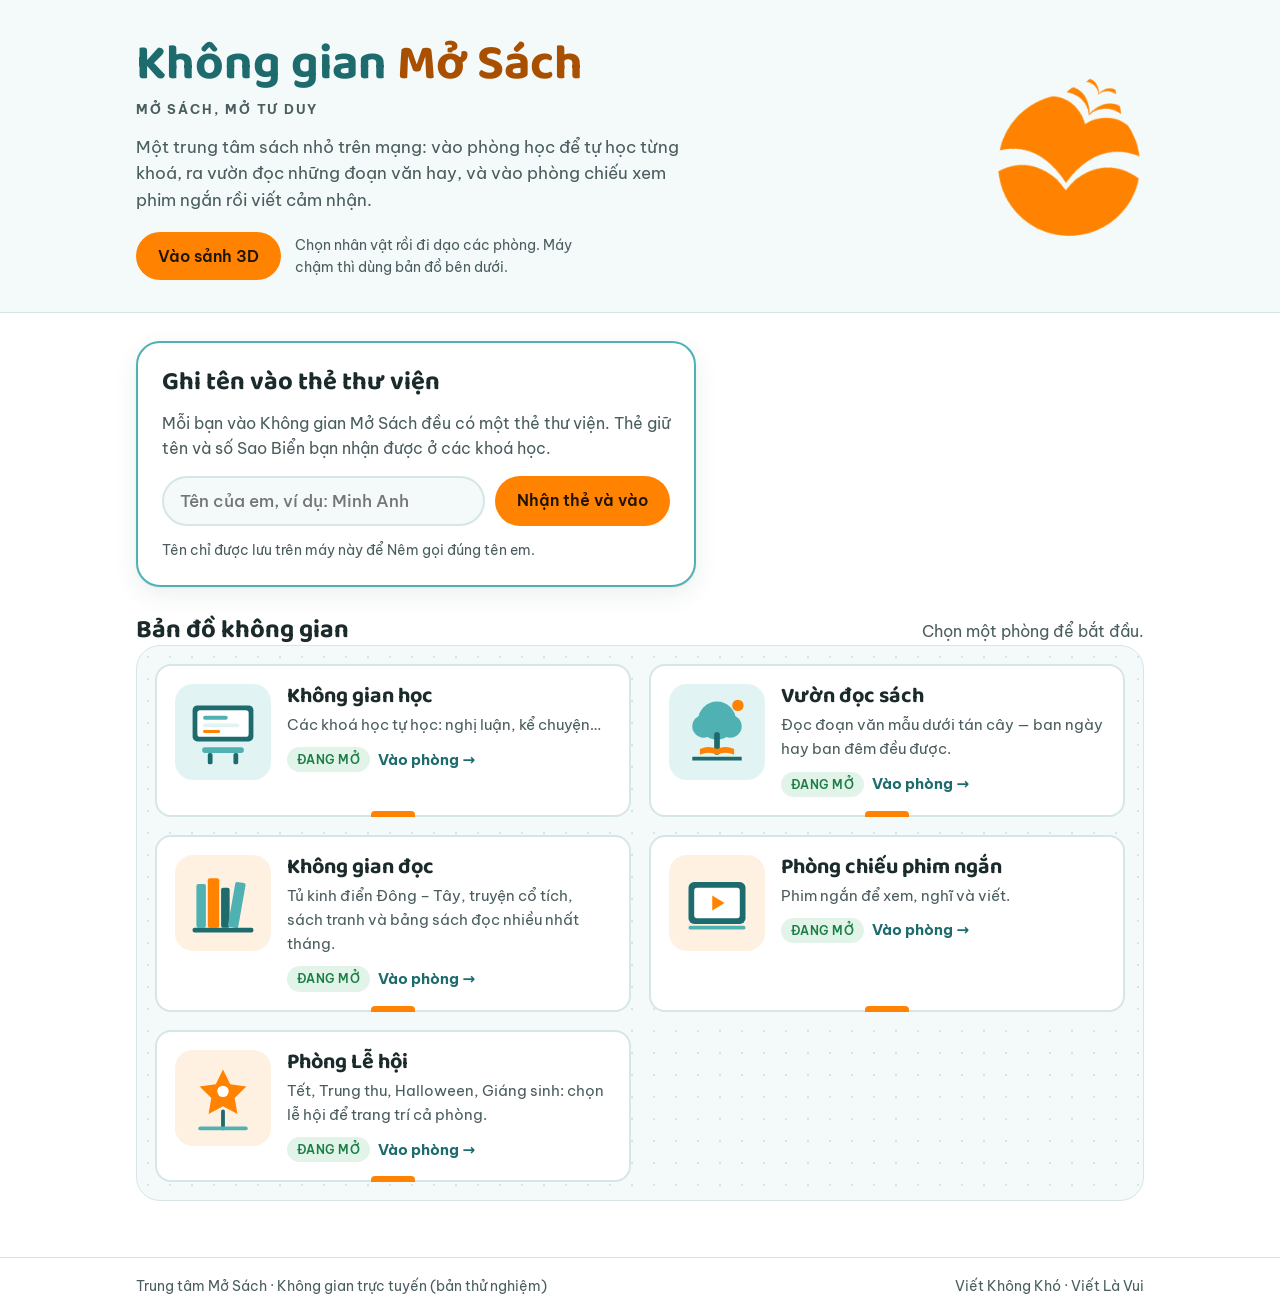
==== index.html @ 6d41f3e5 "Không gian Mở Sách: bản 2D, sảnh 3D và Khoá 1 Nghị luận - Bản đồ 2D (index.html), Không gian học, Vư" ====
<!doctype html>
<html lang="vi">
<head>
<meta charset="utf-8">
<meta name="viewport" content="width=device-width, initial-scale=1, viewport-fit=cover">
<title>Không gian Mở Sách</title>
<meta name="claude:viewport-fit-sides" content="cover">
<link rel="preconnect" href="https://fonts.googleapis.com">
<link rel="preconnect" href="https://fonts.gstatic.com" crossorigin>
<link rel="stylesheet" href="https://fonts.googleapis.com/css2?family=Baloo+2:wght@600;700;800&family=Be+Vietnam+Pro:wght@400;500;600;700&display=swap">
<link rel="stylesheet" href="assets/ms.css">
<style>
  /* Trang chủ: cổng vào (ghi tên) + bản đồ các không gian */
  .hero { background: var(--paper-2); border-bottom: 1px solid var(--line); }
  .hero .wrap { display: grid; grid-template-columns: minmax(0, 1fr) auto; gap: 24px; align-items: center; padding-block: 36px 32px; }
  .hero h1 { font-size: clamp(2rem, 5vw, 3.1rem); color: var(--teal-ink); }
  .hero h1 span { color: var(--orange-ink); }
  .hero .tag { margin-top: 6px; font-size: .8rem; font-weight: 700; letter-spacing: .14em; text-transform: uppercase; color: var(--ink-2); }
  .hero .lead { margin-top: 14px; max-width: 52ch; color: var(--ink-2); font-size: 1.05rem; }
  .hero .mark { width: clamp(96px, 16vw, 150px); height: auto; }

  main .wrap { padding-block: 28px 56px; display: grid; gap: 28px; }

  /* Cổng vào */
  .gate { background: var(--paper); border: 2px solid var(--teal); border-radius: var(--r-lg); padding: 24px; display: grid; gap: 14px; max-width: 560px; box-shadow: var(--shadow); }
  .gate h2 { font-size: 1.6rem; }
  .gate p { color: var(--ink-2); }
  .gate form { display: flex; gap: 10px; flex-wrap: wrap; }
  .gate input { flex: 1 1 220px; min-width: 0; min-height: 50px; padding: 10px 16px; border-radius: 999px; border: 2px solid var(--line); background: var(--paper-2); color: var(--ink); font: 500 1.05rem var(--font-body); }
  .gate input:focus { border-color: var(--teal); outline: none; }
  .gate .hint { font-size: .85rem; }

  /* Thẻ thư viện */
  .card-row { display: grid; grid-template-columns: minmax(0, 1fr) auto; gap: 16px; align-items: end; }
  .libcard {
    position: relative; overflow: hidden;
    display: grid; grid-template-columns: auto minmax(0, 1fr); gap: 4px 16px; align-items: center;
    background: var(--teal-ink); color: var(--paper);
    border-radius: var(--r-md); padding: 18px 20px; max-width: 520px;
  }
  .libcard { color: var(--btn-fg); background: var(--btn-bg); }
  .libcard::after { content: ""; position: absolute; right: -36px; top: -36px; width: 84px; height: 84px; border-radius: 50%; background: var(--orange); opacity: .9; }
  .libcard .avatar { grid-row: span 3; width: 56px; height: 56px; border-radius: 50%; display: grid; place-items: center; background: var(--orange); color: var(--cta-fg); font: 800 1.6rem var(--font-display); z-index: 1; }
  .libcard .lbl { font-size: .7rem; letter-spacing: .12em; text-transform: uppercase; opacity: .8; z-index: 1; }
  .libcard .nm { font: 700 1.5rem/1.1 var(--font-display); z-index: 1; overflow-wrap: anywhere; }
  .libcard .meta { display: flex; gap: 14px; flex-wrap: wrap; font-size: .85rem; z-index: 1; font-variant-numeric: tabular-nums; }
  .libcard .stars-total { display: inline-flex; align-items: center; gap: 6px; }
  .libcard .stars-total svg { width: 18px; height: 18px; }
  .libcard .stars-total path { fill: var(--orange); }
  .linkbtn { background: none; border: 0; color: var(--ink-2); font: 500 .9rem var(--font-body); text-decoration: underline; cursor: pointer; padding: 6px; }

  /* Bản đồ */
  .map-head { display: flex; align-items: baseline; justify-content: space-between; gap: 12px; flex-wrap: wrap; }
  .map-head h2 { font-size: 1.6rem; }
  .map-head p { color: var(--ink-2); }
  .map {
    background: var(--paper-2);
    background-image: radial-gradient(var(--line) 1.2px, transparent 1.2px);
    background-size: 22px 22px;
    border: 1px solid var(--line); border-radius: var(--r-lg);
    padding: 18px; display: grid; grid-template-columns: repeat(2, minmax(0, 1fr)); gap: 18px;
  }
  .room {
    position: relative; display: grid; grid-template-columns: 96px minmax(0, 1fr); gap: 16px; align-items: start;
    background: var(--paper); border: 2px solid var(--line); border-radius: var(--r-md);
    padding: 18px; text-decoration: none; color: var(--ink);
    transition: transform .15s ease, border-color .15s ease, box-shadow .15s ease;
  }
  .room.open:hover { transform: translateY(-3px); border-color: var(--teal); box-shadow: var(--shadow); }
  .room.soon { cursor: pointer; }
  .room.soon .art { filter: grayscale(.8); opacity: .6; }
  .room .art { width: 96px; height: 96px; border-radius: 18px; display: grid; place-items: center; }
  .room .art svg { width: 76px; height: 76px; }
  .room h3 { font-size: 1.35rem; }
  .room p { color: var(--ink-2); font-size: .95rem; margin-top: 4px; }
  .room .foot { margin-top: 10px; display: flex; gap: 8px; align-items: center; flex-wrap: wrap; }
  .room .go { font-weight: 700; color: var(--teal-ink); font-size: .95rem; }
  .room .door { position: absolute; left: 50%; bottom: -2px; width: 44px; height: 6px; margin-left: -22px; background: var(--paper-2); border-radius: 4px 4px 0 0; }
  .room.open .door { background: var(--orange); }

  .fill-teal { fill: var(--teal); } .fill-orange { fill: var(--orange); } .fill-ink { fill: var(--teal-ink); } .fill-paper { fill: var(--paper); } .fill-soft { fill: var(--teal-soft); } .fill-osoft { fill: var(--orange-soft); }
  .bg-teal { background: var(--teal-soft); } .bg-orange { background: var(--orange-soft); }

  footer { border-top: 1px solid var(--line); color: var(--ink-2); font-size: .85rem; }
  footer .wrap { padding-block: 18px; display: flex; gap: 12px; justify-content: space-between; flex-wrap: wrap; }

  @media (max-width: 720px) {
    .map { grid-template-columns: minmax(0, 1fr); padding: 12px; gap: 12px; }
    .hero .wrap { grid-template-columns: minmax(0, 1fr); }
    .hero .mark { display: none; }
    .card-row { grid-template-columns: minmax(0, 1fr); }
  }
  @media (max-width: 420px) {
    .room { grid-template-columns: 64px minmax(0, 1fr); padding: 14px; }
    .room .art { width: 64px; height: 64px; border-radius: 14px; }
    .room .art svg { width: 50px; height: 50px; }
  }
  /* [3D] nút vào sảnh 3D (chat 3D thêm 16/10/2026) */
  .go3d { margin-top: 18px; display: flex; flex-wrap: wrap; align-items: center; gap: 10px 14px; }
  .go3d small { color: var(--ink-2); font-size: .88rem; max-width: 34ch; }
</style>
</head>
<body>

<header class="hero">
  <div class="wrap">
    <div>
      <h1>Không gian <span>Mở Sách</span></h1>
      <p class="tag">Mở sách, mở tư duy</p>
      <p class="lead">Một trung tâm sách nhỏ trên mạng: vào phòng học để tự học từng khoá, ra vườn đọc những đoạn văn hay, và vào phòng chiếu xem phim ngắn rồi viết cảm nhận.</p>
      <p class="go3d"><a class="btn cta" href="play.html">Vào sảnh 3D</a><small>Chọn nhân vật rồi đi dạo các phòng. Máy chậm thì dùng bản đồ bên dưới.</small></p>
    </div>
    <img class="mark" src="assets/logo-mark.png" alt="Logo Mở Sách">
  </div>
</header>

<main>
  <div class="wrap">

    <section class="gate" id="gate" hidden aria-labelledby="gate-title">
      <h2 id="gate-title">Ghi tên vào thẻ thư viện</h2>
      <p>Mỗi bạn vào Không gian Mở Sách đều có một thẻ thư viện. Thẻ giữ tên và số Sao Biển bạn nhận được ở các khoá học.</p>
      <form id="gate-form">
        <label class="sr-only" for="name-input">Tên của em</label>
        <input id="name-input" name="name" autocomplete="given-name" placeholder="Tên của em, ví dụ: Minh Anh" maxlength="30" required>
        <button class="btn cta" type="submit">Nhận thẻ và vào</button>
      </form>
      <p class="hint">Tên chỉ được lưu trên máy này để Nêm gọi đúng tên em.</p>
    </section>

    <section id="welcome" hidden>
      <div class="card-row">
        <div class="libcard" aria-label="Thẻ thư viện">
          <div class="avatar" id="card-initial">M</div>
          <div class="lbl">Thẻ thư viện Mở Sách</div>
          <div class="nm" id="card-name">—</div>
          <div class="meta"><span id="card-no">MS-0000</span><span class="stars-total"><svg viewBox="0 0 24 24" aria-hidden="true"><path id="star-path"/></svg><span id="card-stars">0</span> sao biển</span></div>
        </div>
        <button class="linkbtn" id="change-name" type="button">Không phải em? Đổi tên</button>
      </div>
    </section>

    <section aria-labelledby="map-title">
      <div class="map-head">
        <h2 id="map-title">Bản đồ không gian</h2>
        <p>Chọn một phòng để bắt đầu.</p>
      </div>
      <div class="map" id="map"></div>
    </section>

  </div>
</main>

<footer>
  <div class="wrap">
    <span>Trung tâm Mở Sách · Không gian trực tuyến (bản thử nghiệm)</span>
    <span>Viết Không Khó · Viết Là Vui</span>
  </div>
</footer>

<script src="assets/ms.js"></script>
<script>
(function () {
  var ART = {
    hoc: '<svg viewBox="0 0 80 80" aria-hidden="true"><rect x="8" y="12" width="64" height="38" rx="5" class="fill-ink"/><rect x="13" y="17" width="54" height="28" rx="3" class="fill-paper"/><rect x="19" y="23" width="26" height="4" rx="2" class="fill-teal"/><rect x="19" y="31" width="38" height="4" rx="2" class="fill-soft"/><rect x="19" y="38" width="18" height="3" rx="1.5" class="fill-orange"/><rect x="18" y="56" width="44" height="6" rx="3" class="fill-teal"/><rect x="24" y="62" width="5" height="12" rx="2" class="fill-ink"/><rect x="51" y="62" width="5" height="12" rx="2" class="fill-ink"/></svg>',
    vuon: '<svg viewBox="0 0 80 80" aria-hidden="true"><circle cx="40" cy="28" r="20" class="fill-teal"/><circle cx="26" cy="34" r="12" class="fill-teal"/><circle cx="54" cy="34" r="12" class="fill-teal"/><rect x="37" y="40" width="6" height="24" rx="3" class="fill-ink"/><path d="M14 66h52v4H14z" class="fill-ink"/><path d="M22 58c6-3 12-3 18 0 6-3 12-3 18 0v6c-6-3-12-3-18 0-6-3-12-3-18 0z" class="fill-orange"/><circle cx="62" cy="12" r="6" class="fill-orange"/></svg>',
    doc: '<svg viewBox="0 0 80 80" aria-hidden="true"><rect x="12" y="20" width="10" height="46" rx="2" class="fill-teal"/><rect x="24" y="14" width="12" height="52" rx="2" class="fill-orange"/><rect x="38" y="24" width="9" height="42" rx="2" class="fill-ink"/><rect x="49" y="18" width="11" height="48" rx="2" transform="rotate(10 54 42)" class="fill-teal"/><rect x="8" y="66" width="64" height="5" rx="2" class="fill-ink"/></svg>',
    phim: '<svg viewBox="0 0 80 80" aria-hidden="true"><rect x="10" y="18" width="60" height="44" rx="6" class="fill-ink"/><rect x="16" y="24" width="48" height="32" rx="3" class="fill-paper"/><path d="M35 32v16l13-8z" class="fill-orange"/><rect x="10" y="64" width="60" height="4" rx="2" class="fill-teal"/></svg>'
  };
  // [3D] hình cho Phòng Lễ hội (đèn ông sao), thêm 16/10/2026
  ART["le-hoi"] = '<svg viewBox="0 0 80 80" aria-hidden="true"><path d="M40 10l7.6 15.4 17 2.5-12.3 12 2.9 16.9L40 48.8l-15.2 8 2.9-16.9-12.3-12 17-2.5z" class="fill-orange"/><circle cx="40" cy="33" r="6" class="fill-paper"/><rect x="38" y="52" width="4" height="22" rx="2" class="fill-ink"/><rect x="14" y="70" width="52" height="4" rx="2" class="fill-teal"/></svg>';
  var TINT = { hoc: "bg-teal", vuon: "bg-teal", doc: "bg-orange", phim: "bg-orange", "le-hoi": "bg-orange" };

  document.getElementById("star-path").setAttribute("d", MS.STAR_PATH);

  var map = document.getElementById("map");
  map.innerHTML = MS.ZONES.map(function (z) {
    var open = z.status === "open";
    var tag = open ? 'a href="' + z.url + '"' : 'button type="button" data-soon="' + MS.esc(z.name) + '"';
    var end = open ? "a" : "button";
    return "<" + tag + ' class="room ' + (open ? "open" : "soon") + '" style="font:inherit;text-align:left;width:100%">' +
      '<div class="art ' + TINT[z.id] + '">' + ART[z.id] + "</div>" +
      "<div><h3>" + MS.esc(z.name) + "</h3><p>" + MS.esc(z.desc) + "</p>" +
      '<div class="foot">' + (open ? '<span class="chip open">Đang mở</span><span class="go">Vào phòng →</span>' : '<span class="chip soon">Sắp mở</span>') + "</div></div>" +
      '<span class="door" aria-hidden="true"></span></' + end + ">";
  }).join("");
  map.addEventListener("click", function (e) {
    var b = e.target.closest("[data-soon]");
    if (b) MS.toast(b.getAttribute("data-soon") + " đang được xây. Hẹn em sớm nhé!");
  });

  function render() {
    var name = MS.getName();
    document.getElementById("gate").hidden = !!name;
    document.getElementById("welcome").hidden = !name;
    if (name) {
      var c = MS.getCard();
      document.getElementById("card-name").textContent = c.name;
      document.getElementById("card-initial").textContent = c.name.charAt(0).toUpperCase();
      document.getElementById("card-no").textContent = "Số thẻ " + c.cardNo;
      document.getElementById("card-stars").textContent = MS.totalStars();
    }
  }
  document.getElementById("gate-form").addEventListener("submit", function (e) {
    e.preventDefault();
    var v = document.getElementById("name-input").value.trim();
    if (!v) return;
    MS.setName(v); render();
    MS.toast("Chào " + v + "! Chọn một phòng để bắt đầu nhé.");
  });
  document.getElementById("change-name").addEventListener("click", function () {
    var d = document.getElementById("gate"); d.hidden = false;
    document.getElementById("welcome").hidden = true;
    document.getElementById("name-input").focus();
  });
  render();
})();
</script>
</body>
</html>
---- assets/ms.css ----
/* ==========================================================
   KHÔNG GIAN MỞ SÁCH — nền móng chung (màu, chữ, nút, thẻ)
   Layout: "bản đồ" một trung tâm sách — mỗi không gian là một phòng.
   Màu thương hiệu: cam #ff8300 + xanh ngọc #50b1b3 trên nền trắng.
   ========================================================== */
:root {
  --paper: #ffffff;
  --paper-2: #f4f9f9;
  --paper-3: #e9f3f3;
  --ink: #1b2a2b;
  --ink-2: #4a5d5e;
  --line: #d6e6e6;

  --orange: #ff8300;
  --orange-ink: #a85000;
  --orange-soft: #fff1e2;
  --teal: #50b1b3;
  --teal-ink: #1d6b6d;
  --teal-soft: #e2f3f3;

  --btn-bg: #1d6b6d;
  --btn-fg: #ffffff;
  --cta-bg: #ff8300;
  --cta-fg: #1f1406;

  --ok: #1b7f45;
  --ok-soft: #e2f4e9;
  --bad: #b8382a;
  --bad-soft: #fcebe8;
  --star: #ff8300;
  --star-off: #cfdcdc;
  --shadow: 0 1px 2px rgba(20, 50, 50, .06), 0 8px 24px rgba(20, 50, 50, .08);

  --font-display: "Baloo 2", "Be Vietnam Pro", system-ui, sans-serif;
  --font-body: "Be Vietnam Pro", system-ui, -apple-system, "Segoe UI", sans-serif;

  --r-sm: 10px;
  --r-md: 16px;
  --r-lg: 24px;
}
@media (prefers-color-scheme: dark) {
  :root:not([data-theme="light"]) {
    --paper: #0f1718; --paper-2: #152022; --paper-3: #1c2a2c;
    --ink: #e7f0f0; --ink-2: #a6baba; --line: #2a3b3c;
    --orange: #ff9a33; --orange-ink: #ffb466; --orange-soft: #33230f;
    --teal: #5cc3c5; --teal-ink: #84d8da; --teal-soft: #173233;
    --btn-bg: #5cc3c5; --btn-fg: #0b1a1b; --cta-bg: #ff9a33; --cta-fg: #1f1406;
    --ok: #55c886; --ok-soft: #14301f; --bad: #ff8576; --bad-soft: #3a1b17;
    --star: #ff9a33; --star-off: #3a4c4d;
    --shadow: 0 1px 2px rgba(0,0,0,.3), 0 8px 24px rgba(0,0,0,.35);
    color-scheme: dark;
  }
}
:root[data-theme="dark"] {
  --paper: #0f1718; --paper-2: #152022; --paper-3: #1c2a2c;
  --ink: #e7f0f0; --ink-2: #a6baba; --line: #2a3b3c;
  --orange: #ff9a33; --orange-ink: #ffb466; --orange-soft: #33230f;
  --teal: #5cc3c5; --teal-ink: #84d8da; --teal-soft: #173233;
  --btn-bg: #5cc3c5; --btn-fg: #0b1a1b; --cta-bg: #ff9a33; --cta-fg: #1f1406;
  --ok: #55c886; --ok-soft: #14301f; --bad: #ff8576; --bad-soft: #3a1b17;
  --star: #ff9a33; --star-off: #3a4c4d;
  --shadow: 0 1px 2px rgba(0,0,0,.3), 0 8px 24px rgba(0,0,0,.35);
  color-scheme: dark;
}

* { box-sizing: border-box; }
[hidden] { display: none !important; }
html, body { margin: 0; }
body {
  background: var(--paper);
  color: var(--ink);
  font: 16px/1.6 var(--font-body);
  -webkit-font-smoothing: antialiased;
}
h1, h2, h3 { font-family: var(--font-display); line-height: 1.15; text-wrap: balance; margin: 0; font-weight: 700; }
p { margin: 0; }
a { color: var(--teal-ink); }
img { max-width: 100%; }
:focus-visible { outline: 3px solid var(--orange); outline-offset: 2px; border-radius: 6px; }

.wrap {
  width: 100%;
  max-width: 1040px;
  margin: 0 auto;
  padding-left: max(16px, env(safe-area-inset-left, 0px));
  padding-right: max(16px, env(safe-area-inset-right, 0px));
}

/* ---------- thanh trên cùng ---------- */
.topbar {
  position: sticky; top: env(safe-area-inset-top, 0px); z-index: 20;
  background: color-mix(in srgb, var(--paper) 92%, transparent);
  backdrop-filter: blur(8px);
  border-bottom: 1px solid var(--line);
}
body::before { content: ""; position: fixed; inset: 0 0 auto; height: env(safe-area-inset-top, 0px); z-index: 21; background: var(--paper); }
.topbar .wrap { display: flex; align-items: center; gap: 12px; padding-block: 10px; }
.brand { display: flex; align-items: center; gap: 10px; text-decoration: none; color: var(--ink); min-width: 0; }
.brand img { width: 34px; height: auto; flex: none; }
.brand b { font-family: var(--font-display); font-size: 1.15rem; color: var(--teal-ink); line-height: 1; }
.brand small { display: block; font-size: .7rem; letter-spacing: .08em; text-transform: uppercase; color: var(--ink-2); line-height: 1.3; }
.topbar .spacer { flex: 1; }
.crumb { font-size: .9rem; color: var(--ink-2); white-space: nowrap; overflow: hidden; text-overflow: ellipsis; min-width: 0; }

/* ---------- nút ---------- */
.btn {
  appearance: none; border: 0; cursor: pointer;
  display: inline-flex; align-items: center; justify-content: center; gap: 8px;
  min-height: 48px; padding: 10px 22px;
  border-radius: 999px;
  font: 600 1rem/1.2 var(--font-body);
  background: var(--btn-bg); color: var(--btn-fg);
  text-decoration: none;
  transition: transform .12s ease, filter .12s ease;
}
.btn:hover { filter: brightness(1.06); }
.btn:active { transform: translateY(1px); }
.btn.cta { background: var(--cta-bg); color: var(--cta-fg); }
.btn.ghost { background: transparent; color: var(--teal-ink); box-shadow: inset 0 0 0 2px var(--line); }
.btn[disabled] { opacity: .45; cursor: not-allowed; filter: none; }
.btn.sm { min-height: 38px; padding: 6px 14px; font-size: .9rem; }

/* ---------- chip trạng thái ---------- */
.chip {
  display: inline-flex; align-items: center; gap: 6px;
  font-size: .75rem; font-weight: 600; letter-spacing: .04em; text-transform: uppercase;
  padding: 3px 10px; border-radius: 999px;
}
.chip.open { background: var(--ok-soft); color: var(--ok); }
.chip.soon { background: var(--paper-3); color: var(--ink-2); }
.chip.teal { background: var(--teal-soft); color: var(--teal-ink); }
.chip.orange { background: var(--orange-soft); color: var(--orange-ink); }

/* ---------- sao biển ---------- */
.stars { display: inline-flex; gap: 2px; }
.stars svg { width: 22px; height: 22px; }
.stars .on path { fill: var(--star); }
.stars .off path { fill: var(--star-off); }

/* ---------- thông báo nhỏ ---------- */
.toast {
  position: fixed; left: 50%; bottom: calc(20px + env(safe-area-inset-bottom, 0px));
  transform: translateX(-50%) translateY(20px);
  background: var(--ink); color: var(--paper);
  padding: 10px 18px; border-radius: 999px; font-size: .95rem;
  opacity: 0; pointer-events: none; transition: opacity .2s, transform .2s;
  max-width: calc(100% - 32px); text-align: center; z-index: 50;
}
.toast.show { opacity: 1; transform: translateX(-50%) translateY(0); }

.sr-only { position: absolute; width: 1px; height: 1px; overflow: hidden; clip: rect(0 0 0 0); white-space: nowrap; }

@media (prefers-reduced-motion: reduce) {
  *, *::before, *::after { animation-duration: .01ms !important; animation-iteration-count: 1 !important; transition-duration: .01ms !important; }
}
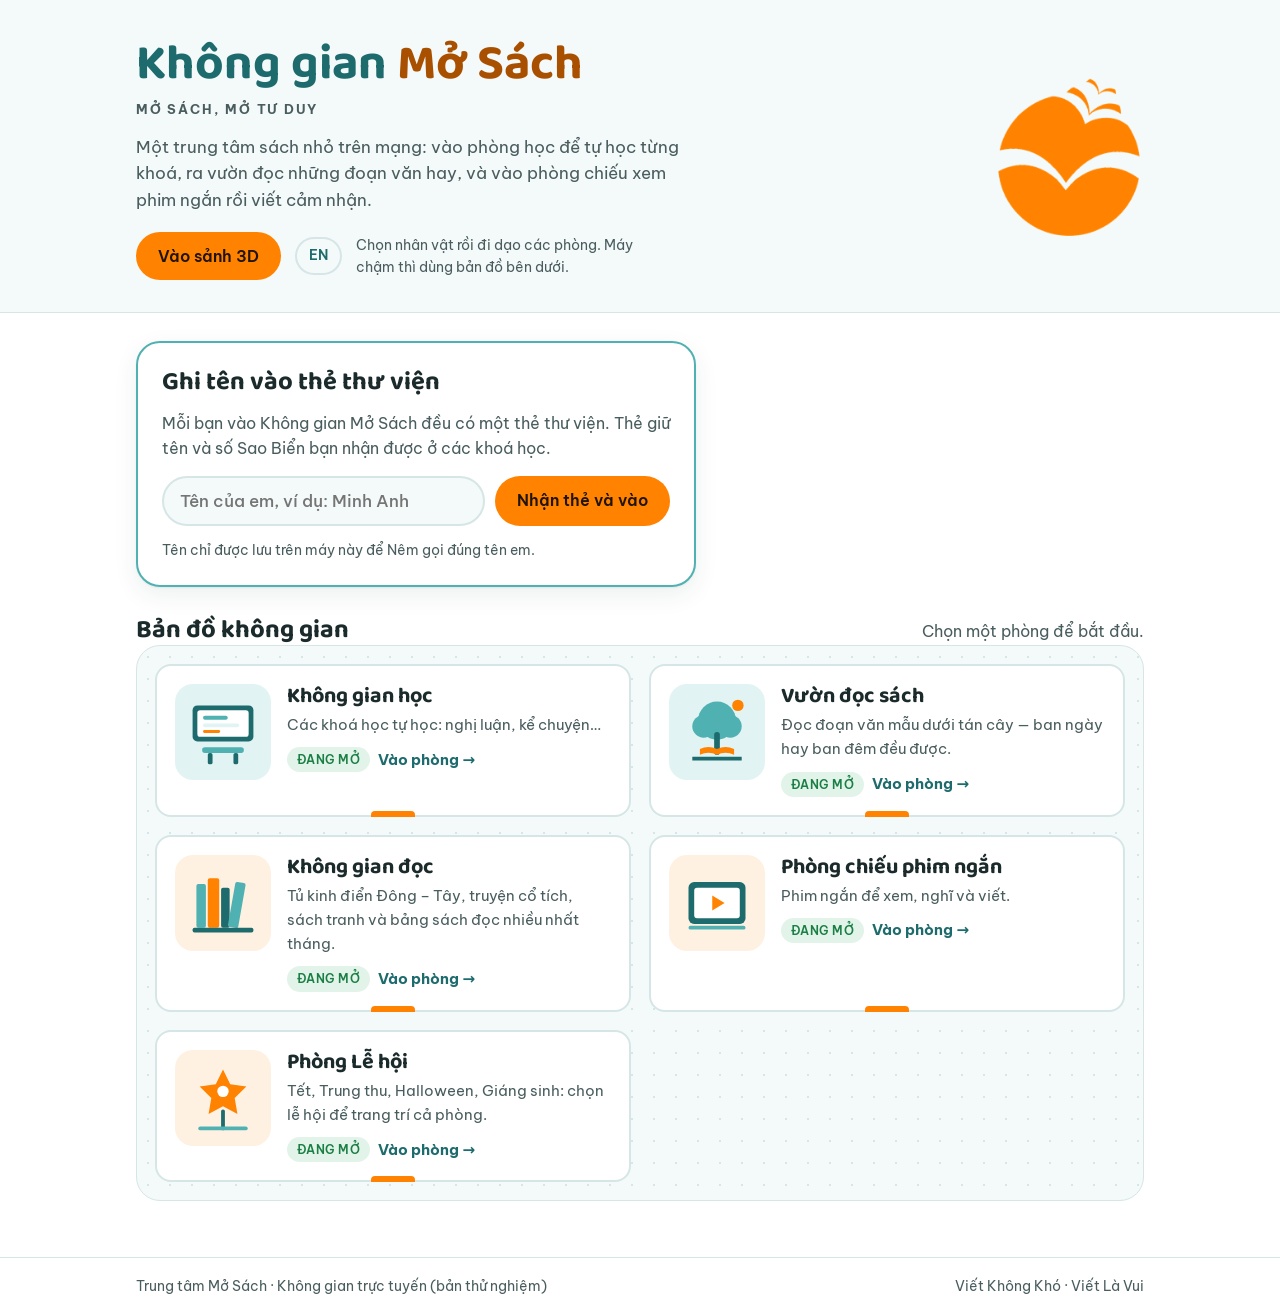
==== commit efbb0aa4: "Thêm tiếng Anh, chế độ portfolio và trang case study - i18n.js + i18n-en.js: nút EN/VI, khoá học và " ====
--- a/index.html
+++ b/index.html
@@ -108,7 +108,7 @@
       <h1>Không gian <span>Mở Sách</span></h1>
       <p class="tag">Mở sách, mở tư duy</p>
       <p class="lead">Một trung tâm sách nhỏ trên mạng: vào phòng học để tự học từng khoá, ra vườn đọc những đoạn văn hay, và vào phòng chiếu xem phim ngắn rồi viết cảm nhận.</p>
-      <p class="go3d"><a class="btn cta" href="play.html">Vào sảnh 3D</a><small>Chọn nhân vật rồi đi dạo các phòng. Máy chậm thì dùng bản đồ bên dưới.</small></p>
+      <p class="go3d"><a class="btn cta" href="play.html">Vào sảnh 3D</a><button class="btn ghost sm" type="button" data-lang-toggle>EN</button><small>Chọn nhân vật rồi đi dạo các phòng. Máy chậm thì dùng bản đồ bên dưới.</small></p>
     </div>
     <img class="mark" src="assets/logo-mark.png" alt="Logo Mở Sách">
   </div>
@@ -159,6 +159,8 @@
 </footer>
 
 <script src="assets/ms.js"></script>
+<script src="assets/i18n.js"></script>
+<script src="assets/i18n-en.js"></script>
 <script>
 (function () {
   var ART = {
--- a/assets/ms.css
+++ b/assets/ms.css
@@ -153,3 +153,9 @@
 @media (prefers-reduced-motion: reduce) {
   *, *::before, *::after { animation-duration: .01ms !important; animation-iteration-count: 1 !important; transition-duration: .01ms !important; }
 }
+
+/* Bản tiếng Anh (i18n.js đặt <html lang="en">): ghi chú giải thích nội dung tiếng Việt cho người xem portfolio */
+.en-note { display: none; margin: 0; padding: 8px 12px; border-left: 4px solid var(--orange); border-radius: 0 var(--r-md, 12px) var(--r-md, 12px) 0; background: var(--orange-soft); color: var(--ink); font: 500 .88rem/1.5 var(--font-body); }
+.en-note b { color: var(--orange-ink); }
+html[lang="en"] .en-note { display: block; }
+html[lang="en"] .vi-only { display: none !important; }
